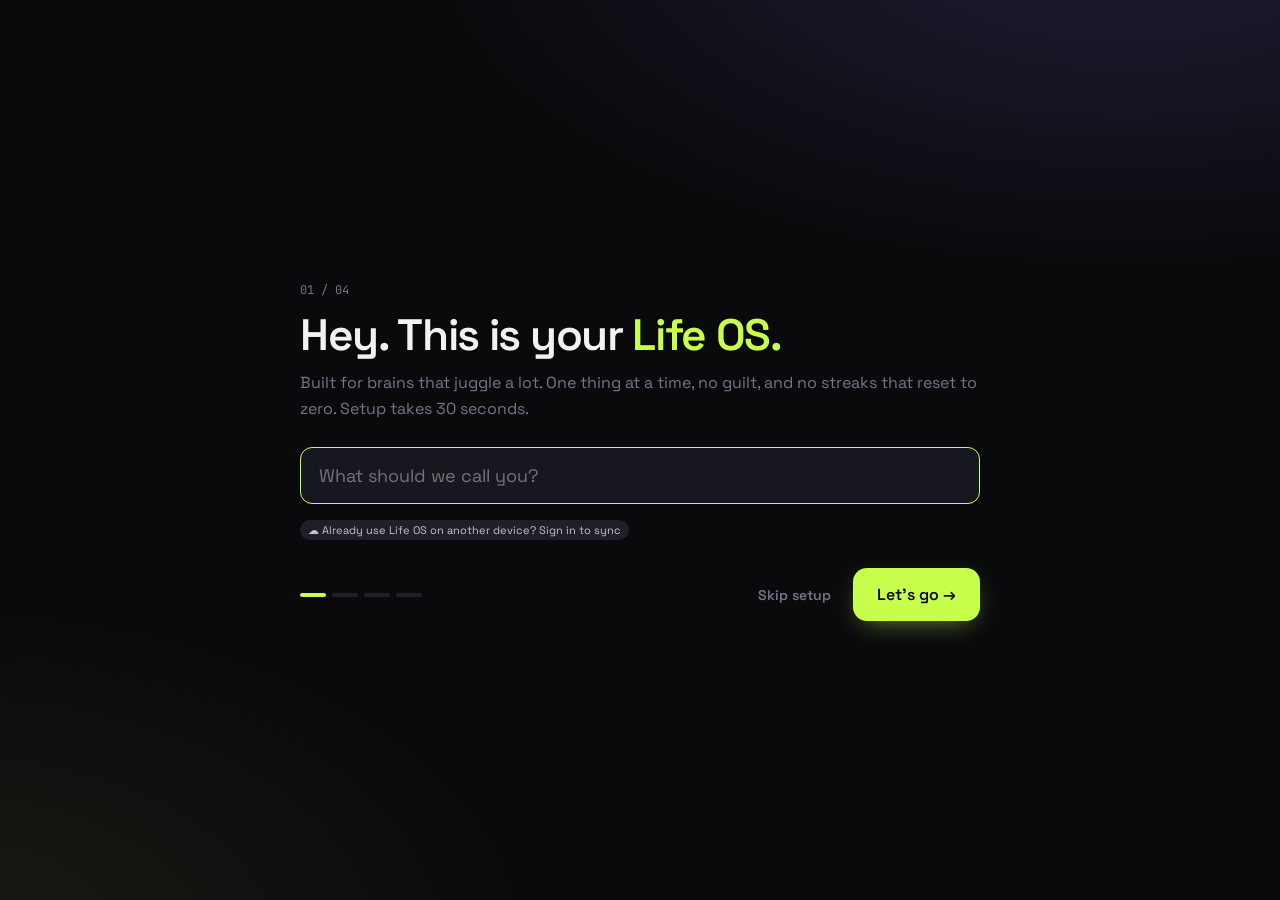
==== index.html @ 231446cc "Install on iPhone, cloud sync, notifications and Calendar reminders - PWA: manifest with icons, iOS " ====
<!doctype html>
<html lang="en">
<head>
  <meta charset="utf-8" />
  <meta name="viewport" content="width=device-width, initial-scale=1, viewport-fit=cover" />
  <meta name="theme-color" content="#0a0a0d" />
  <meta name="lifeos" content="app" />
  <meta name="description" content="Life OS: an ADHD-friendly personal operating system for focus, habits, energy and tasks." />
  <!-- installable on iPhone (Share → Add to Home Screen) -->
  <meta name="apple-mobile-web-app-capable" content="yes" />
  <meta name="mobile-web-app-capable" content="yes" />
  <meta name="apple-mobile-web-app-status-bar-style" content="black-translucent" />
  <meta name="apple-mobile-web-app-title" content="Life OS" />
  <link rel="apple-touch-icon" href="icons/apple-touch-icon.png" />
  <link rel="icon" type="image/png" sizes="32x32" href="icons/favicon-32.png" />
  <title>Life OS</title>
  <link rel="manifest" href="manifest.webmanifest" />
  <link rel="preconnect" href="https://fonts.googleapis.com" />
  <link rel="preconnect" href="https://fonts.gstatic.com" crossorigin />
  <link href="https://fonts.googleapis.com/css2?family=Space+Grotesk:wght@400;500;600;700&family=JetBrains+Mono:wght@400;500&display=swap" rel="stylesheet" />
  <link rel="stylesheet" href="css/style.css?v=13" />
</head>
<body>
  <div id="app"></div>
  <div id="modal-root"></div>
  <div id="toasts" aria-live="polite"></div>
  <script src="sync-config.js?v=13"></script>
  <script src="js/store.js?v=13"></script>
  <script src="js/fx.js?v=13"></script>
  <script src="js/screen.js?v=13"></script>
  <script src="js/projects.js?v=13"></script>
  <script src="js/spirit.js?v=13"></script>
  <script src="js/news.js?v=13"></script>
  <script src="js/timelog.js?v=13"></script>
  <script src="js/calendar.js?v=13"></script>
  <script src="js/sync.js?v=13"></script>
  <script src="js/app.js?v=13"></script>
</body>
</html>
---- css/style.css ----
/* ================= Life OS — dark "command center" theme ================= */
:root {
  --bg: #0a0a0d;
  --card: #121218;
  --card-2: #17171f;
  --card-3: #1f1f29;
  --line: #22222c;
  --line-2: #2d2d3a;
  --ink: #f2f2f5;
  --ink-2: #c4c4cf;
  --mut: #74748a;
  --lime: #c8ff4d;
  --lime-dim: rgba(200, 255, 77, 0.12);
  --vio: #8b7cff;
  --pink: #ff5c8a;
  --cyan: #4dd8ff;
  --radius: 20px;
  --radius-sm: 14px;
  --ease: cubic-bezier(0.22, 1, 0.36, 1);
  --font: "Space Grotesk", system-ui, sans-serif;
  --mono: "JetBrains Mono", ui-monospace, monospace;
  --accent-ink: #c8ff4d;   /* lime used as text */
  --on-accent: #0a0a0d;    /* text on lime buttons */
  --glow-1: rgba(139, 124, 255, 0.16);
  --glow-2: rgba(200, 255, 77, 0.07);
  --nav-bg: rgba(18, 18, 24, 0.94);
  --scrim: rgba(5, 5, 8, 0.72);
  --chart-grid: #22222c;
  --heat-0: #1f1f29; --heat-1: #3b4a1a; --heat-2: #6f9a22; --heat-3: #a6d93a; --heat-4: #c8ff4d;
}

/* Morning: warm off-white */
html[data-theme="light"] {
  color-scheme: light;
  --bg: #f6f3ec;
  --card: #fffdf8;
  --card-2: #f2efe6;
  --card-3: #e7e3d7;
  --line: #e6e1d3;
  --line-2: #d6d0bf;
  --ink: #1a1a1e;
  --ink-2: #44434b;
  --mut: #8b8779;
  --lime: #cdf75a;
  --lime-dim: rgba(122, 170, 0, 0.13);
  --accent-ink: #4b7400;
  --vio: #6a5af0;
  --pink: #e5427a;
  --cyan: #1597bd;
  --glow-1: rgba(139, 124, 255, 0.1);
  --glow-2: rgba(205, 247, 90, 0.28);
  --nav-bg: rgba(255, 253, 248, 0.94);
  --scrim: rgba(40, 36, 25, 0.32);
  --chart-grid: #e6e1d3;
  --heat-0: #e9e5d9; --heat-1: #dcecb0; --heat-2: #b4db5e; --heat-3: #86bf1f; --heat-4: #4b7400;
}
html[data-theme="light"] .c, html[data-theme="light"] .modal { box-shadow: 0 1px 2px rgba(40, 36, 25, 0.04), 0 10px 30px -18px rgba(40, 36, 25, 0.18); }
html[data-theme="light"] .switch::after { background: #fff; box-shadow: 0 1px 3px rgba(0, 0, 0, 0.2); }
html[data-theme="light"] .switch.on::after { background: #1a1a1e; }
html[data-theme="light"] .logo i { box-shadow: 0 0 10px rgba(122, 170, 0, 0.6); background: #9fd61c; }
html[data-theme="light"] .btn.primary { box-shadow: 0 8px 22px -12px rgba(122, 170, 0, 0.7); }
html[data-theme="light"] .nowline::before { background: var(--accent-ink); box-shadow: none; }
html[data-theme="light"] .nowline::after { background: linear-gradient(90deg, var(--accent-ink), transparent); }
html[data-theme="light"] .hbtn.on:not(.mini) { background: var(--lime); border-color: var(--lime); }
body, .c, .modal, .tabs, .field, .capture { transition: background-color 0.35s ease, border-color 0.35s ease, color 0.35s ease; }

* { box-sizing: border-box; margin: 0; padding: 0; }
html { color-scheme: dark; }
body {
  min-height: 100vh;
  background: var(--bg);
  color: var(--ink);
  font-family: var(--font);
  font-size: 15px;
  -webkit-font-smoothing: antialiased;
  background-image:
    radial-gradient(700px 340px at 88% -8%, var(--glow-1), transparent),
    radial-gradient(600px 340px at -5% 105%, var(--glow-2), transparent);
  background-attachment: fixed;
}
button { font: inherit; color: inherit; background: none; border: 0; cursor: pointer; }
input, textarea, select { font: inherit; color: inherit; }
:focus-visible { outline: 2px solid var(--lime); outline-offset: 2px; border-radius: 8px; }
.mono { font-family: var(--mono); }
.mut { color: var(--mut); }

/* ================= Shell ================= */
.shell { max-width: 1320px; margin: 0 auto; padding: 22px 32px 60px; }
.topbar { display: flex; align-items: center; gap: 26px; }
.logo { display: flex; align-items: center; gap: 9px; font-weight: 700; font-size: 18px; white-space: nowrap; }
.logo i { width: 10px; height: 10px; border-radius: 50%; background: var(--lime); box-shadow: 0 0 14px var(--lime); }
.tabs { display: flex; gap: 4px; }
.tabs button {
  padding: 8px 12px; border-radius: 10px; color: var(--mut); font-size: 14px; font-weight: 500;
  display: flex; align-items: center; gap: 7px; transition: color 0.2s, background 0.2s;
}
.tabs button:hover { color: var(--ink-2); }
.tabs button.on { color: var(--ink); background: var(--card-2); }
.tabs .badge { font-family: var(--mono); font-size: 10px; padding: 1px 6px; border-radius: 99px; background: var(--lime-dim); color: var(--accent-ink); }
.tabs svg { display: none; }

.capture {
  margin-left: auto; display: flex; align-items: center; gap: 10px; width: 360px;
  border: 1px solid var(--line); background: var(--card); padding: 0 8px 0 14px; border-radius: 12px;
  transition: border-color 0.2s, box-shadow 0.2s;
}
.capture:focus-within { border-color: var(--accent-ink); box-shadow: 0 0 0 4px var(--lime-dim); }
.capture input { flex: 1; min-width: 0; background: none; border: 0; outline: 0; padding: 11px 0; font-size: 14px; }
.capture input::placeholder { color: var(--mut); }
.capture kbd { font-family: var(--mono); font-size: 11px; border: 1px solid var(--line-2); padding: 2px 6px; border-radius: 6px; color: var(--mut); }
.icon-btn {
  width: 40px; height: 40px; border-radius: 12px; display: grid; place-items: center; color: var(--mut); flex: none;
  border: 1px solid var(--line); background: var(--card); transition: color 0.2s, border-color 0.2s;
}
.icon-btn:hover { color: var(--ink); border-color: var(--line-2); }

/* Day bar: makes the passing of time visible */
.daybar { display: flex; align-items: center; gap: 14px; margin: 18px 0 26px; font-size: 13px; color: var(--mut); }
.daybar .track { flex: 1; height: 6px; border-radius: 9px; background: var(--card-3); overflow: hidden; position: relative; }
.daybar .track i { position: absolute; inset: 0 auto 0 0; border-radius: 9px; background: linear-gradient(90deg, var(--vio), var(--pink)); transition: width 1s var(--ease); }
.daybar b { color: var(--ink-2); font-weight: 500; }

/* ================= Generic ================= */
.view { animation: enter 0.45s var(--ease) both; }
.view.static { animation: none; }
@keyframes enter { from { opacity: 0; transform: translateY(10px); } to { opacity: 1; transform: none; } }

.hero { display: flex; justify-content: space-between; align-items: flex-end; gap: 24px; margin-bottom: 22px; }
.hero h1 { font-size: 42px; font-weight: 600; letter-spacing: -0.03em; line-height: 1.05; }
.hero h1 span { color: var(--accent-ink); }
.hero p { color: var(--mut); margin-top: 10px; }

.grid { display: grid; gap: 16px; }
.g-now { grid-template-columns: 1.65fr 1fr; align-items: start; }
.g-3 { grid-template-columns: 1.2fr 1.2fr 1fr; align-items: start; }
.g-2 { grid-template-columns: 1fr 1fr; align-items: start; }
.stack { display: flex; flex-direction: column; gap: 16px; }

.c { background: var(--card); border: 1px solid var(--line); border-radius: var(--radius); padding: 20px; }
.c > h3, .label {
  font-size: 12px; font-weight: 500; color: var(--mut); text-transform: uppercase; letter-spacing: 0.09em;
  display: flex; justify-content: space-between; align-items: center; gap: 10px; margin-bottom: 14px;
}
.c > h3 .r { text-transform: none; letter-spacing: 0; }

.btn {
  display: inline-flex; align-items: center; justify-content: center; gap: 8px;
  padding: 12px 18px; border-radius: 12px; font-weight: 600; font-size: 14px; white-space: nowrap;
  transition: transform 0.15s var(--ease), background 0.2s, border-color 0.2s, color 0.2s;
}
.btn:active { transform: scale(0.96); }
.btn.primary { background: var(--lime); color: var(--on-accent); box-shadow: 0 8px 26px -10px rgba(200, 255, 77, 0.6); }
.btn.primary:hover { background: #d6ff73; }
.btn.ghost { background: var(--card-2); border: 1px solid var(--line); color: var(--ink-2); }
.btn.ghost:hover { border-color: var(--line-2); color: var(--ink); }
.btn.quiet { color: var(--mut); padding: 12px; }
.btn.quiet:hover { color: var(--ink); }
.btn.sm { padding: 8px 12px; font-size: 13px; border-radius: 10px; }
.btn.big { padding: 16px 24px; font-size: 16px; border-radius: 14px; }
.btn[disabled] { opacity: 0.4; pointer-events: none; }

.pill { font-size: 11px; padding: 3px 8px; border-radius: 99px; background: var(--lime-dim); color: var(--accent-ink); font-weight: 500; white-space: nowrap; }
.pill.vio { background: rgba(139, 124, 255, 0.14); color: var(--vio); }
.pill.gray { background: var(--card-3); color: var(--ink-2); }
.dot { width: 8px; height: 8px; border-radius: 50%; flex: none; display: inline-block; }

.field {
  width: 100%; background: var(--card-2); border: 1px solid var(--line); border-radius: 12px; padding: 11px 14px; outline: 0; font-size: 14px;
  transition: border-color 0.2s;
}
.field:focus { border-color: var(--accent-ink); }
textarea.field { resize: vertical; min-height: 80px; line-height: 1.5; }
select.field { cursor: pointer; }

.seg { display: inline-flex; background: var(--card-2); border: 1px solid var(--line); border-radius: 12px; padding: 3px; gap: 2px; flex-wrap: wrap; }
.seg button { padding: 7px 12px; border-radius: 9px; font-size: 13px; color: var(--mut); font-weight: 500; }
.seg button.on { background: var(--card-3); color: var(--ink); }

.empty { color: var(--mut); font-size: 14px; text-align: center; padding: 22px 10px; line-height: 1.6; }

/* ================= NOW ================= */
.now-card { padding: 28px; position: relative; overflow: hidden; }
.now-card::before { content: ""; position: absolute; inset: 0 0 auto; height: 3px; background: var(--area, var(--lime)); }
.now-card .meta { display: flex; gap: 8px; align-items: center; flex-wrap: wrap; margin-bottom: 14px; }
.now-title { font-size: 34px; font-weight: 600; letter-spacing: -0.02em; line-height: 1.12; overflow-wrap: anywhere; }
.next-step {
  margin-top: 22px; padding: 16px 18px; border-radius: 16px; background: var(--card-2); border: 1px dashed var(--line-2);
  display: flex; align-items: center; gap: 14px;
}
.next-step .lbl { font-size: 11px; text-transform: uppercase; letter-spacing: 0.09em; color: var(--accent-ink); font-weight: 600; }
.next-step .txt { font-size: 17px; margin-top: 3px; }
.next-step .grow { flex: 1; min-width: 0; }
.leftoff { margin-top: 14px; display: flex; gap: 10px; align-items: center; color: var(--mut); font-size: 13px; }
.leftoff input { flex: 1; min-width: 0; background: none; border: 0; border-bottom: 1px solid var(--line); outline: 0; padding: 6px 0; color: var(--ink-2); font-size: 14px; }
.leftoff input:focus { border-color: var(--accent-ink); }
.now-actions { display: flex; gap: 10px; flex-wrap: wrap; margin-top: 26px; align-items: center; }
.now-actions .sp { flex: 1; }

.top3 { display: flex; flex-direction: column; gap: 8px; }
.trow {
  display: flex; align-items: center; gap: 12px; padding: 12px 14px; border-radius: var(--radius-sm); background: var(--card-2);
  border: 1px solid transparent; transition: border-color 0.2s, background 0.2s;
}
.trow:hover { border-color: var(--line-2); }
.trow.cur { border-color: rgba(200, 255, 77, 0.45); background: rgba(200, 255, 77, 0.05); }
.trow .t { flex: 1; min-width: 0; font-size: 14px; text-align: left; }
.trow .t > span { display: block; white-space: nowrap; overflow: hidden; text-overflow: ellipsis; }
.trow .t small { display: block; color: var(--mut); font-size: 12px; margin-top: 2px; }
.trow.done .t > span { color: var(--mut); text-decoration: line-through; }
.check {
  width: 24px; height: 24px; border-radius: 50%; border: 2px solid var(--line-2); flex: none; display: grid; place-items: center; color: transparent;
  transition: all 0.25s var(--ease);
}
.check.sq { border-radius: 8px; width: 26px; height: 26px; }
.check:hover { border-color: var(--accent-ink); }
.check.on { background: var(--lime); border-color: var(--accent-ink); color: var(--on-accent); animation: pop 0.4s var(--ease); }
@keyframes pop { 0% { transform: scale(0.6); } 60% { transform: scale(1.15); } 100% { transform: scale(1); } }
.slot-empty {
  padding: 12px 14px; border-radius: var(--radius-sm); border: 1px dashed var(--line-2); color: var(--mut); font-size: 13px; text-align: left;
  transition: border-color 0.2s, color 0.2s;
}
.slot-empty:hover { border-color: var(--accent-ink); color: var(--ink-2); }

.energy-pick { display: grid; grid-template-columns: repeat(3, 1fr); gap: 8px; }
.energy-pick button {
  padding: 14px 8px; border-radius: var(--radius-sm); background: var(--card-2); border: 1px solid var(--line);
  display: flex; flex-direction: column; align-items: center; gap: 4px; transition: border-color 0.2s;
}
.energy-pick button:hover { border-color: var(--line-2); }
.energy-pick button.on { border-color: var(--accent-ink); background: var(--lime-dim); }
.energy-pick .e { font-size: 24px; }
.energy-pick b { font-size: 14px; font-weight: 600; }
.energy-pick small { font-size: 11px; color: var(--mut); text-align: center; }

.mood-pick { display: flex; gap: 8px; justify-content: space-between; }
.mood-pick button {
  flex: 1; aspect-ratio: 1; max-width: 56px; border-radius: 50%; background: var(--card-2); border: 1px solid var(--line); font-size: 24px;
  transition: transform 0.2s var(--ease), border-color 0.2s;
}
.mood-pick button:hover { transform: scale(1.06); }
.mood-pick button.on { border-color: var(--accent-ink); background: var(--lime-dim); transform: scale(1.1); }

.next-up { display: flex; gap: 14px; align-items: center; }
.next-up .when { font-family: var(--mono); font-size: 20px; color: var(--accent-ink); white-space: nowrap; }
.wins { display: flex; align-items: baseline; gap: 10px; }
.wins b { font-size: 44px; font-weight: 600; letter-spacing: -0.03em; }

.mini-list { display: flex; flex-direction: column; gap: 6px; }
.mini-item {
  display: flex; align-items: center; gap: 10px; padding: 10px 12px; border-radius: 12px; background: var(--card-2); font-size: 14px; text-align: left;
  border: 1px solid transparent; transition: border-color 0.2s; width: 100%;
}
.mini-item:hover { border-color: var(--line-2); }
.mini-item .t { flex: 1; min-width: 0; overflow: hidden; text-overflow: ellipsis; white-space: nowrap; }
.mini-item .add { color: var(--accent-ink); font-size: 12px; font-weight: 600; white-space: nowrap; }

/* Visual timer (shrinking disc) */
.disc { position: relative; flex: none; }
.disc svg { display: block; transform: rotate(-90deg); }
.disc .lbl { position: absolute; inset: 0; display: grid; place-items: center; text-align: center; line-height: 1.15; }
.disc .lbl b { font-size: 15px; font-weight: 600; display: block; }
.disc .lbl small { font-size: 11px; color: var(--mut); }

.running {
  display: flex; align-items: center; gap: 18px; padding: 16px 18px; margin-top: 22px; border-radius: 16px;
  background: linear-gradient(90deg, rgba(200, 255, 77, 0.08), rgba(139, 124, 255, 0.06)); border: 1px solid rgba(200, 255, 77, 0.25);
}
.running .grow { flex: 1; min-width: 0; }
.running .bar { height: 8px; border-radius: 9px; background: var(--card-3); overflow: hidden; margin-top: 10px; }
.running .bar i { display: block; height: 100%; background: var(--lime); border-radius: 9px; transition: width 1s linear; }

.nudge {
  display: flex; align-items: center; gap: 12px; padding: 14px 16px; border-radius: 16px; margin-bottom: 16px; flex-wrap: wrap;
  background: rgba(139, 124, 255, 0.1); border: 1px solid rgba(139, 124, 255, 0.35); font-size: 14px;
}
.nudge .sp { flex: 1; min-width: 160px; }

/* ================= Today ================= */
.timeline { position: relative; padding-left: 20px; }
.timeline::before { content: ""; position: absolute; left: 5px; top: 8px; bottom: 8px; width: 1px; background: var(--line-2); }
.ev { position: relative; padding: 8px 4px; margin-bottom: 2px; display: flex; gap: 12px; align-items: center; }
.ev::before {
  content: ""; position: absolute; left: -20px; top: 14px; width: 11px; height: 11px; border-radius: 50%;
  background: var(--bg); border: 2px solid var(--c, var(--mut));
}
.ev.past { opacity: 0.45; }
.ev .time { font-family: var(--mono); font-size: 12px; color: var(--mut); width: 44px; flex: none; }
.ev .t { flex: 1; font-size: 14px; min-width: 0; }
.ev .t small { display: block; color: var(--mut); font-size: 12px; }
.ev .rel { font-size: 12px; color: var(--accent-ink); font-family: var(--mono); white-space: nowrap; }
.ev .x { opacity: 0; transition: opacity 0.2s; }
.ev:hover .x { opacity: 1; }
.nowline { position: relative; display: flex; align-items: center; gap: 10px; margin: 6px 0 10px; font-family: var(--mono); font-size: 11px; color: var(--accent-ink); }
.nowline::before {
  content: ""; position: absolute; left: -20px; width: 11px; height: 11px; border-radius: 50%; background: var(--lime); box-shadow: 0 0 12px var(--lime);
}
.nowline::after { content: ""; flex: 1; height: 1px; background: linear-gradient(90deg, var(--lime), transparent); }
.inline-form { display: flex; gap: 8px; margin-top: 14px; flex-wrap: wrap; }
.inline-form .field { flex: 1; min-width: 100px; padding: 9px 12px; }
.inline-form input[type="time"] { flex: 0 0 132px; }
.inline-form select { flex: 0 0 auto; width: auto; }

/* ================= Habits ================= */
.habit { display: flex; align-items: center; gap: 14px; padding: 14px; border-radius: var(--radius-sm); background: var(--card-2); margin-bottom: 8px; }
.habit .emo { width: 42px; height: 42px; border-radius: 12px; background: var(--card-3); display: grid; place-items: center; font-size: 20px; flex: none; }
.habit .info { flex: 1; min-width: 0; }
.habit .info b { font-weight: 500; font-size: 15px; display: block; }
.habit .info small { color: var(--mut); font-size: 12px; display: block; }
.habit.compact { padding: 12px; gap: 12px; }
.habit.compact .emo { width: 36px; height: 36px; font-size: 18px; }
.habit.compact .info b { font-size: 14px; }
.hbtns { display: flex; gap: 6px; flex: none; }
.hbtn {
  padding: 8px 12px; border-radius: 10px; font-size: 12px; font-weight: 600; border: 1px solid var(--line-2); color: var(--ink-2);
  transition: all 0.2s var(--ease); white-space: nowrap;
}
.hbtn:hover { border-color: var(--accent-ink); }
.hbtn.on { background: var(--lime); border-color: var(--accent-ink); color: var(--on-accent); }
.hbtn.mini.on { background: var(--vio); border-color: var(--vio); color: #fff; }
.week7 { display: flex; gap: 4px; margin-top: 8px; }
.week7 i { width: 18px; height: 18px; border-radius: 5px; background: var(--card-3); }
.week7 i.full { background: var(--lime); }
.week7 i.mini { background: var(--vio); }
.week7 i.today { box-shadow: inset 0 0 0 1.5px var(--ink-2); }

.heat { display: grid; grid-template-rows: repeat(7, 1fr); grid-auto-flow: column; grid-auto-columns: 1fr; gap: 4px; aspect-ratio: 26 / 7.6; }
.heat i { border-radius: 4px; background: var(--card-3); }
.legend { display: flex; gap: 4px; align-items: center; font-size: 11px; color: var(--mut); margin-top: 12px; flex-wrap: wrap; }
.legend i { width: 11px; height: 11px; border-radius: 3px; display: inline-block; }

.emoji-row { display: flex; flex-wrap: wrap; gap: 6px; }
.emoji-row button { width: 36px; height: 36px; border-radius: 10px; background: var(--card-2); border: 1px solid var(--line); font-size: 17px; }
.emoji-row button.on { border-color: var(--accent-ink); background: var(--lime-dim); }
.form-grid { display: grid; gap: 10px; }

/* ================= Inbox ================= */
.task-card { display: flex; align-items: center; gap: 12px; padding: 12px 14px; border-radius: var(--radius-sm); background: var(--card-2); margin-bottom: 8px; }
.task-card .t { flex: 1; min-width: 0; }
.task-card .t b { font-weight: 500; font-size: 14px; display: block; overflow: hidden; text-overflow: ellipsis; white-space: nowrap; }
.task-card .tags { display: flex; gap: 6px; margin-top: 6px; flex-wrap: wrap; align-items: center; }
.task-card .acts { display: flex; gap: 4px; flex: none; flex-wrap: wrap; justify-content: flex-end; }
.tiny {
  padding: 6px 9px; border-radius: 8px; font-size: 12px; color: var(--mut); border: 1px solid var(--line); white-space: nowrap;
  transition: color 0.2s, border-color 0.2s;
}
.tiny:hover { color: var(--ink); border-color: var(--line-2); }
.tiny.lime { color: var(--accent-ink); border-color: rgba(200, 255, 77, 0.35); }
.tagbtn { font-size: 11px; padding: 3px 8px; border-radius: 99px; background: var(--card-3); color: var(--ink-2); display: inline-flex; gap: 5px; align-items: center; }
.tagbtn:hover { color: var(--ink); }

/* ================= Check-in chart ================= */
.chart svg { width: 100%; height: 190px; display: block; overflow: visible; }

/* ================= Review ================= */
.stat b { font-size: 30px; font-weight: 600; display: block; letter-spacing: -0.02em; }
.stat small { color: var(--mut); font-size: 12px; }
.stats { display: grid; grid-template-columns: repeat(4, 1fr); gap: 12px; }
.q { margin-bottom: 16px; }
.q label { display: block; font-size: 15px; margin-bottom: 8px; }
.past-review { padding: 14px; border-radius: var(--radius-sm); background: var(--card-2); margin-bottom: 8px; font-size: 14px; line-height: 1.55; }
.past-review small { color: var(--mut); font-family: var(--mono); font-size: 11px; }
.past-review p + p { margin-top: 4px; }

/* ================= Modal ================= */
.overlay {
  position: fixed; inset: 0; background: var(--scrim); backdrop-filter: blur(6px); z-index: 50;
  display: grid; place-items: center; padding: 20px; animation: fade 0.25s ease both;
}
@keyframes fade { from { opacity: 0; } }
.modal {
  width: min(560px, 100%); max-height: 90vh; overflow-y: auto; background: var(--card); border: 1px solid var(--line-2);
  border-radius: 24px; padding: 26px; animation: enter 0.35s var(--ease) both;
}
.modal h2 { font-size: 24px; font-weight: 600; letter-spacing: -0.02em; }
.modal .sub { color: var(--mut); margin-top: 6px; font-size: 14px; line-height: 1.5; }
.modal .foot { display: flex; gap: 10px; justify-content: flex-end; margin-top: 22px; flex-wrap: wrap; }
.chips { display: flex; flex-wrap: wrap; gap: 6px; margin-top: 12px; }
.chip {
  padding: 7px 12px; border-radius: 99px; background: var(--card-2); border: 1px solid var(--line); font-size: 13px; color: var(--ink-2);
  transition: border-color 0.2s, color 0.2s;
}
.chip:hover { border-color: var(--accent-ink); color: var(--ink); }
.chip.on { border-color: var(--accent-ink); background: var(--lime-dim); color: var(--accent-ink); }
.steps { margin-top: 16px; display: flex; flex-direction: column; gap: 6px; }
.step { display: flex; align-items: center; gap: 10px; padding: 10px 12px; border-radius: 12px; background: var(--card-2); font-size: 14px; }
.step .n { font-family: var(--mono); font-size: 11px; color: var(--mut); width: 18px; }
.step .t { flex: 1; }
.step.done .t { color: var(--mut); text-decoration: line-through; }
.row { display: flex; gap: 10px; align-items: center; }
.set-row { display: flex; align-items: center; justify-content: space-between; gap: 16px; padding: 14px 0; border-bottom: 1px solid var(--line); }
.set-row:last-child { border: 0; }
.set-row b { font-weight: 500; display: block; }
.set-row small { color: var(--mut); font-size: 12px; }
.switch { width: 44px; height: 26px; border-radius: 99px; background: var(--card-3); position: relative; flex: none; transition: background 0.25s; }
.switch::after { content: ""; position: absolute; left: 3px; top: 3px; width: 20px; height: 20px; border-radius: 50%; background: #5b5b70; transition: all 0.25s var(--ease); }
.switch.on { background: var(--lime); }
.switch.on::after { left: 21px; background: var(--on-accent); }

/* ================= Focus mode ================= */
.focus {
  position: fixed; inset: 0; z-index: 40; background: radial-gradient(800px 500px at 50% 30%, var(--glow-1), transparent), var(--bg);
  display: flex; flex-direction: column; align-items: center; justify-content: center; gap: 24px; padding: 30px; text-align: center;
  animation: fade 0.4s ease both; overflow-y: auto;
}
.focus .kicker { font-family: var(--mono); font-size: 12px; color: var(--mut); letter-spacing: 0.1em; text-transform: uppercase; }
.focus .task-name { font-size: 30px; font-weight: 600; letter-spacing: -0.02em; max-width: 720px; }
.focus .step-now { color: var(--ink-2); font-size: 16px; }
.focus .step-now span { color: var(--accent-ink); }
.focus .ctrls { display: flex; gap: 10px; flex-wrap: wrap; justify-content: center; }
.focus .remaining { font-size: 18px; color: var(--ink-2); }
.focus .over { color: var(--pink); }

/* ================= Onboarding ================= */
.onb { min-height: 100vh; display: grid; place-items: center; padding: 30px 20px; }
.onb-card { width: min(680px, 100%); }
.onb-card .count { font-family: var(--mono); font-size: 12px; color: var(--mut); }
.onb-card h1 { font-size: 44px; font-weight: 600; letter-spacing: -0.03em; line-height: 1.05; margin: 14px 0 12px; }
.onb-card h1 span { color: var(--accent-ink); }
.onb-card p.lead { color: var(--mut); font-size: 16px; line-height: 1.6; }
.onb-card .field { font-size: 18px; padding: 16px 18px; margin-top: 26px; }
.onb-card textarea.field { min-height: 170px; font-size: 15px; }
.onb-foot { display: flex; justify-content: space-between; align-items: center; margin-top: 28px; gap: 10px; }
.progress-dots { display: flex; gap: 6px; }
.progress-dots i { width: 26px; height: 4px; border-radius: 9px; background: var(--card-3); }
.progress-dots i.on { background: var(--lime); }
.areas { display: grid; grid-template-columns: repeat(3, 1fr); gap: 10px; margin-top: 26px; }
.area {
  padding: 16px; border-radius: 16px; background: var(--card); border: 1px solid var(--line); text-align: left; display: flex; flex-direction: column; gap: 10px;
  transition: border-color 0.2s, background 0.2s;
}
.area:hover { border-color: var(--line-2); }
.area.on { border-color: var(--ac); background: color-mix(in srgb, var(--ac) 10%, var(--card)); }
.area .e { font-size: 22px; }
.area b { font-weight: 600; }
.area small { color: var(--mut); font-size: 12px; line-height: 1.4; }
.pick-list { display: flex; flex-direction: column; gap: 8px; margin-top: 24px; }

/* ================= Toasts & confetti ================= */
#toasts { position: fixed; left: 50%; bottom: 26px; transform: translateX(-50%); z-index: 60; display: flex; flex-direction: column; gap: 8px; align-items: center; pointer-events: none; width: max-content; max-width: calc(100vw - 32px); }
.toast {
  background: var(--card-3); border: 1px solid var(--line-2); color: var(--ink); padding: 11px 18px; border-radius: 14px; font-size: 14px;
  box-shadow: 0 16px 40px -12px rgba(0, 0, 0, 0.6); animation: toastIn 0.4s var(--ease) both; pointer-events: auto; display: flex; gap: 12px; align-items: center;
}
.toast.bonus { border-color: var(--accent-ink); background: linear-gradient(90deg, rgba(200, 255, 77, 0.16), var(--card-3)); }
.toast button { color: var(--accent-ink); font-weight: 600; font-size: 13px; }
@keyframes toastIn { from { opacity: 0; transform: translateY(14px) scale(0.96); } }
.confetti { position: fixed; inset: 0; width: 100vw; height: 100vh; pointer-events: none; z-index: 70; }

/* Reduced motion (system or in-app setting) */
html.calm *, html.calm *::before, html.calm *::after { animation-duration: 0.01ms !important; transition-duration: 0.01ms !important; }
@media (prefers-reduced-motion: reduce) {
  *, *::before, *::after { animation-duration: 0.01ms !important; transition-duration: 0.01ms !important; }
}

/* ================= Responsive ================= */
@media (max-width: 1100px) {
  .g-3 { grid-template-columns: 1fr 1fr; }
  .capture { width: 260px; }
  .tabs button { padding: 8px 9px; }
}
@media (max-width: 860px) {
  .shell { padding: 16px 16px 110px; }
  .topbar { flex-wrap: wrap; gap: 12px; }
  .capture { order: 3; width: 100%; margin: 0; }
  .topbar .icon-btn { margin-left: auto; }
  .tabs {
    position: fixed; left: 12px; right: 12px; bottom: 12px; z-index: 30; justify-content: space-around; gap: 0;
    background: var(--nav-bg); backdrop-filter: blur(12px); border: 1px solid var(--line-2); border-radius: 20px; padding: 6px;
  }
  .tabs button { flex-direction: column; gap: 3px; font-size: 10px; padding: 7px 2px; flex: 1; position: relative; }
  .tabs svg { display: block; }
  .tabs .badge { position: absolute; top: 2px; left: 50%; margin-left: 6px; }
  .g-now, .g-3, .g-2 { grid-template-columns: 1fr; }
  .hero { flex-direction: column; align-items: flex-start; }
  .hero h1 { font-size: 30px; }
  .now-title { font-size: 26px; }
  .now-card { padding: 22px; }
  .stats { grid-template-columns: 1fr 1fr; }
  .areas { grid-template-columns: 1fr 1fr; }
  .onb-card h1 { font-size: 34px; }
  .daybar { margin: 14px 0 20px; font-size: 12px; }
  .task-card { flex-wrap: wrap; }
  .task-card .acts { width: 100%; }
  .habit { flex-wrap: wrap; }
  .hbtns { width: 100%; }
  .hbtns .hbtn { flex: 1; }
  .focus .task-name { font-size: 24px; }
  #toasts { bottom: 96px; }
}

/* ================= Screen time ================= */
.screen-log { display: flex; flex-direction: column; gap: 8px; }
.sl-row { display: grid; grid-template-columns: 92px 1fr 1fr; gap: 8px; align-items: center; }
.sl-row .field { padding: 9px 12px; }
.sl-dev { font-size: 13px; color: var(--ink-2); white-space: nowrap; }
.insights p { font-size: 14px; line-height: 1.6; color: var(--ink-2); padding: 10px 0; border-bottom: 1px solid var(--line); }
.insights p:first-child { padding-top: 0; }
.insights p:last-child { border: 0; padding-bottom: 0; }
.vlist { display: flex; flex-direction: column; gap: 2px; max-height: 420px; overflow-y: auto; margin: 0 -6px; padding: 0 6px; }
.vrow { display: flex; align-items: center; gap: 12px; padding: 9px 4px; border-bottom: 1px solid var(--line); }
.vrow:last-child { border: 0; }
.vrow .t { flex: 1; min-width: 0; font-size: 14px; }
.vrow .t a { color: var(--ink); text-decoration: none; display: block; overflow: hidden; text-overflow: ellipsis; white-space: nowrap; }
.vrow .t a:hover { color: var(--accent-ink); }
.vrow .t small { display: block; color: var(--mut); font-size: 12px; margin-top: 2px; overflow: hidden; text-overflow: ellipsis; white-space: nowrap; }
.src { width: 26px; height: 26px; border-radius: 8px; display: grid; place-items: center; font-size: 11px; font-weight: 700; flex: none; }
.src.yt { background: rgba(255, 92, 138, 0.15); color: var(--pink); }
.src.nf { background: rgba(229, 9, 20, 0.18); color: #ff4d55; }
.hours { display: grid; grid-template-columns: repeat(24, 1fr); gap: 3px; height: 90px; align-items: end; }
.hours div { height: 100%; display: flex; align-items: flex-end; }
.hours i { display: block; width: 100%; min-height: 3px; border-radius: 3px; background: var(--vio); }
.hours-x { display: flex; justify-content: space-between; font-size: 10px; color: var(--mut); margin-top: 6px; }
.hbar { position: relative; display: flex; justify-content: space-between; gap: 10px; padding: 7px 0 9px; font-size: 13px; }
.hbar .t { overflow: hidden; text-overflow: ellipsis; white-space: nowrap; min-width: 0; }
.hbar .mono { font-size: 12px; flex: none; }
.hbar i { position: absolute; left: 0; bottom: 2px; height: 3px; border-radius: 3px; background: var(--pink); }
.bar-soft { height: 8px; border-radius: 9px; background: var(--card-3); overflow: hidden; margin-top: 14px; }
.bar-soft i { display: block; height: 100%; border-radius: 9px; background: var(--lime); transition: width 0.6s var(--ease); }
details.how { margin-top: 12px; font-size: 13px; color: var(--ink-2); }
details.how summary { cursor: pointer; color: var(--mut); padding: 4px 0; }
details.how summary:hover { color: var(--ink); }
details.how ol { padding-left: 18px; margin-top: 8px; line-height: 1.6; }
details.how p { margin-top: 8px; color: var(--mut); line-height: 1.5; }
.hero .row { flex-wrap: wrap; }
@media (max-width: 860px) {
  .tabs button span:not(.badge) { font-size: 9px; }
}
@media (max-width: 860px) {
  .hero .stat b { font-size: 22px; }
  .hero .row { gap: 18px !important; }
}

/* ================= Editable titles & planning ================= */
.title-btn {
  display: block; max-width: 100%; text-align: left; cursor: text; border-radius: 6px; padding: 0;
  overflow: hidden; text-overflow: ellipsis; white-space: nowrap; transition: color 0.15s;
}
.title-btn .pen { margin-left: 8px; font-size: 0.8em; color: var(--mut); opacity: 0; transition: opacity 0.15s; }
.title-btn:hover .pen, .title-btn:focus-visible .pen { opacity: 1; }
.title-btn:hover { color: #fff; }
.tc-title { font-weight: 500; font-size: 14px; }
.title-btn.now-title { white-space: normal; overflow-wrap: anywhere; }
.edit-input {
  width: 100%; background: var(--card-3); border: 1px solid var(--lime); border-radius: 8px; padding: 5px 10px; outline: 0;
  color: var(--ink); box-shadow: 0 0 0 4px var(--lime-dim);
}
.edit-input.tc-title { font-size: 14px; }
.edit-input.now-title { font-size: 30px; font-weight: 600; letter-spacing: -0.02em; padding: 4px 12px; }
.task-wrap { margin-bottom: 8px; }
.task-wrap .task-card { margin-bottom: 0; }
.task-wrap.open .task-card { border-radius: var(--radius-sm) var(--radius-sm) 0 0; }
.when-picker {
  display: flex; flex-wrap: wrap; gap: 6px; align-items: center; padding: 10px 14px 14px; background: var(--card-2);
  border-top: 1px dashed var(--line-2); border-radius: 0 0 var(--radius-sm) var(--radius-sm); animation: enter 0.25s var(--ease) both;
}
.when-picker .chip { margin: 0; }
.wp-label { font-size: 12px; color: var(--mut); margin-right: 4px; }
.date-in { padding: 5px 10px; font-size: 13px; cursor: pointer; }
.tagbtn.plan { background: rgba(139, 124, 255, 0.16); color: var(--vio); }
.group-h { font-size: 11px; text-transform: uppercase; letter-spacing: 0.09em; color: var(--vio); margin: 18px 2px 8px; font-weight: 600; }
.group-h:first-of-type { margin-top: 0; }
.mini-item .pill { flex: none; }
.mini-item button.add { flex: none; }

/* theme button */
.theme-btn { font-size: 17px; }
.theme-pick { display: grid; grid-template-columns: repeat(3, 1fr); gap: 8px; }
.theme-pick button { padding: 12px 8px; border-radius: 12px; border: 1px solid var(--line); background: var(--card-2); display: flex; flex-direction: column; align-items: center; gap: 4px; font-size: 13px; }
.theme-pick button small { color: var(--mut); font-size: 11px; }
.theme-pick button.on { border-color: var(--lime); background: var(--lime-dim); }
.theme-pick .sw { width: 100%; height: 34px; border-radius: 8px; border: 1px solid var(--line-2); }
/* undo in Wins today */
.win-row { cursor: default; }
.win-row .undo { padding: 4px 9px; flex: none; color: var(--ink-2); }

/* ================= More menu ================= */
.more-wrap { position: relative; }
.more-wrap > button { padding: 8px 12px; border-radius: 10px; color: var(--mut); font-size: 14px; font-weight: 500; display: flex; align-items: center; gap: 7px; }
.more-wrap > button.on { color: var(--ink); background: var(--card-2); }
.more-menu {
  position: absolute; top: calc(100% + 8px); left: 0; z-index: 35; min-width: 190px; padding: 6px; border-radius: 14px;
  background: var(--card); border: 1px solid var(--line-2); box-shadow: 0 20px 50px -20px rgba(0, 0, 0, 0.45);
  display: flex; flex-direction: column; animation: enter 0.2s var(--ease) both;
}
.more-menu button { display: flex; align-items: center; gap: 10px; padding: 10px 12px; border-radius: 10px; color: var(--ink-2); font-size: 14px; text-align: left; }
.more-menu button:hover { background: var(--card-2); color: var(--ink); }
.more-menu button.on { background: var(--card-2); color: var(--ink); }
.more-menu svg { display: block !important; width: 18px; height: 18px; color: var(--mut); }
.more-menu .mob-only { display: none; }
@media (max-width: 860px) {
  .tabs .desk-only { display: none; }
  .more-menu .mob-only { display: flex; }
  .more-wrap { flex: 1; display: flex; }
  .more-wrap > button { flex-direction: column; gap: 3px; font-size: 10px; padding: 7px 2px; flex: 1; }
  .more-wrap > button.m-on { color: var(--ink); background: var(--card-2); }
  .more-wrap > button svg { display: block; }
  .more-menu { top: auto; bottom: calc(100% + 10px); left: auto; right: 0; }
}
@media (min-width: 861px) { .more-wrap > button svg { display: none; } }

/* ================= Projects ================= */
.pgrid { display: grid; grid-template-columns: repeat(auto-fill, minmax(360px, 1fr)); gap: 16px; }
.pcard { cursor: pointer; display: flex; flex-direction: column; gap: 14px; transition: border-color 0.2s, transform 0.2s var(--ease); }
.pcard:hover { border-color: var(--line-2); transform: translateY(-2px); }
.pc-top { display: flex; gap: 12px; align-items: center; }
.pc-top .grow { flex: 1; min-width: 0; }
.pc-top b { font-size: 17px; font-weight: 600; display: block; }
.pc-top small { color: var(--mut); font-size: 12px; }
.pc-emo { width: 46px; height: 46px; border-radius: 14px; background: var(--card-2); display: grid; place-items: center; font-size: 24px; flex: none; }
.pc-why { color: var(--ink-2); font-size: 14px; font-style: italic; line-height: 1.5; }
.pc-now { display: flex; gap: 8px; align-items: center; font-size: 13px; min-width: 0; }
.pc-now .t { overflow: hidden; text-overflow: ellipsis; white-space: nowrap; color: var(--ink-2); }
.pc-hours { font-size: 12px; }
.pc-hours b { color: var(--ink-2); font-weight: 500; }
.pbars { display: flex; flex-direction: column; gap: 6px; }
.pbar { display: grid; grid-template-columns: 64px 1fr 40px; align-items: center; gap: 10px; font-size: 12px; color: var(--mut); }
.pbar .trk { height: 8px; border-radius: 9px; background: var(--card-3); overflow: hidden; }
.pbar .trk i { display: block; height: 100%; border-radius: 9px; background: var(--lime); transition: width 0.6s var(--ease); }
.pbar.time .trk { height: 4px; }
.pbar.time .trk i { background: var(--vio); }
.pbar b { font-size: 12px; text-align: right; color: var(--ink-2); font-weight: 500; }
.p-h1 { display: flex; align-items: center; gap: 12px; min-width: 0; }
.p-h1 .title-btn { white-space: normal; }
.p-h1 .edit-input { font-size: 34px; font-weight: 600; }
.p-emo { font-size: 38px; }
.p-why { margin-top: 10px; color: var(--ink-2); font-style: italic; max-width: 680px; }
.p-why .edit-input { font-size: 15px; font-style: italic; }
.pace-ok { margin-bottom: 16px; color: var(--accent-ink); font-size: 14px; }
.tl { overflow-x: auto; }
.tl-row { display: grid; grid-template-columns: 110px 1fr; gap: 12px; align-items: center; min-height: 30px; }
.tl-head { min-height: 22px; }
.tl-name { font-size: 12px; color: var(--ink-2); overflow: hidden; text-overflow: ellipsis; white-space: nowrap; }
.tl-track { position: relative; height: 22px; min-width: 260px; }
.tl-head .tl-track { border-bottom: 1px solid var(--line); }
.tl-month { position: absolute; bottom: 4px; font-size: 10px; color: var(--mut); font-family: var(--mono); transform: translateX(-50%); }
.tl-bar { position: absolute; top: 5px; height: 12px; border-radius: 6px; background: var(--card-3); overflow: hidden; }
.tl-bar b { display: block; height: 100%; background: var(--line-2); }
.tl-bar.cur { background: var(--lime-dim); box-shadow: inset 0 0 0 1px var(--lime); }
.tl-bar.cur b { background: var(--lime); }
.tl-bar.done, .tl-bar.done b { background: var(--vio); }
.tl-today { position: absolute; top: 0; bottom: 0; width: 2px; background: var(--pink); border-radius: 2px; }
.phase { border-radius: var(--radius-sm); background: var(--card-2); margin-bottom: 8px; border: 1px solid transparent; }
.phase.cur { border-color: rgba(200, 255, 77, 0.35); }
html[data-theme="light"] .phase.cur { border-color: var(--lime); }
.phase.done .ph-title { color: var(--mut); text-decoration: line-through; }
.ph-head { display: flex; align-items: center; gap: 12px; padding: 12px 14px; }
.ph-head .t { flex: 1; min-width: 0; }
.ph-head .t small { display: block; color: var(--mut); font-size: 12px; margin-top: 2px; }
.ph-title { font-weight: 500; font-size: 15px; }
.ph-body { padding: 0 14px 14px 50px; }
.ph-body .step { background: var(--card); margin-bottom: 6px; }
.ph-body .step .t { min-width: 0; }
.st-title { font-size: 14px; white-space: normal; }
.ph-dates { display: flex; gap: 10px; align-items: center; flex-wrap: wrap; margin-top: 12px; font-size: 12px; color: var(--mut); }
.ph-dates label { display: flex; align-items: center; gap: 6px; }
.ph-dates .field { width: auto; padding: 6px 10px; font-size: 12px; }
.next-card .next-txt { font-size: 20px; font-weight: 500; line-height: 1.35; }

/* ================= Spirit ================= */
.trad-pick { display: grid; grid-template-columns: repeat(3, 1fr); gap: 16px; }
.trad-pick .c { text-align: left; display: flex; flex-direction: column; gap: 10px; padding: 24px; transition: border-color 0.2s, transform 0.2s var(--ease); }
.trad-pick .c:hover { border-color: var(--lime); transform: translateY(-2px); }
.trad-pick .e { font-size: 30px; }
.trad-pick b { font-size: 17px; font-weight: 600; }
.trad-pick small { color: var(--mut); font-size: 13px; line-height: 1.5; }
.verse-card { padding: 28px; background: linear-gradient(135deg, color-mix(in srgb, var(--vio) 12%, var(--card)), var(--card) 60%); }
.verse-card blockquote { font-size: 23px; line-height: 1.45; font-weight: 500; letter-spacing: -0.01em; margin-top: 4px; }
.verse-ref { margin-top: 14px; color: var(--vio); font-weight: 600; font-size: 14px; }
.read-today { font-size: 14px; color: var(--mut); display: flex; flex-direction: column; gap: 4px; }
.read-today b { color: var(--ink); font-size: 20px; font-weight: 600; }
.prompt { font-size: 18px; line-height: 1.5; margin-bottom: 12px; }
.quiet-run { position: relative; width: 120px; height: 120px; margin: 6px auto 0; }
.quiet-run .ql { position: absolute; inset: 0; display: grid; place-items: center; text-align: center; }
.quiet-run .ql b { font-family: var(--mono); font-size: 22px; display: block; }
.quiet-run .ql small { color: var(--mut); font-size: 11px; display: block; margin-top: -18px; }
.verse-mini { text-align: left; display: flex; flex-direction: column; gap: 6px; cursor: pointer; }
.verse-mini .vm-text { font-size: 14px; line-height: 1.5; color: var(--ink-2); display: -webkit-box; -webkit-line-clamp: 3; -webkit-box-orient: vertical; overflow: hidden; }
.verse-mini .vm-ref { font-size: 12px; color: var(--vio); font-weight: 600; }

/* ================= News ================= */
.nlist { display: flex; flex-direction: column; }
.nrow { display: flex; align-items: flex-start; gap: 12px; padding: 12px 2px; border-bottom: 1px solid var(--line); }
.nrow:last-child { border: 0; }
.nrow .t { flex: 1; min-width: 0; }
.nrow .t a { color: var(--ink); text-decoration: none; font-size: 15px; line-height: 1.4; font-weight: 500; }
.nrow .t a:hover { color: var(--accent-ink); }
.nrow .t small { display: block; color: var(--mut); font-size: 12px; margin-top: 4px; }
.nrow .t small a { font-size: 12px; color: var(--mut); font-weight: 400; }
.nrow.read .t > a { color: var(--mut); font-weight: 400; }
.nsrc {
  flex: none; width: 112px; font-size: 11px; font-weight: 600; color: var(--sc); padding: 3px 8px; border-radius: 99px; margin-top: 2px;
  background: color-mix(in srgb, var(--sc) 14%, transparent); white-space: nowrap; overflow: hidden; text-overflow: ellipsis; text-align: center;
}
html[data-theme="light"] .nsrc { color: color-mix(in srgb, var(--sc) 70%, #000); }
.kev { display: flex; flex-direction: column; }
.kev-row { display: grid; grid-template-columns: auto 1fr; gap: 4px 10px; padding: 10px 0; border-bottom: 1px solid var(--line); text-decoration: none; color: var(--ink); }
.kev-row:last-child { border: 0; }
.kev-row:hover .kev-id { color: var(--accent-ink); }
.kev-id { font-size: 12px; color: var(--pink); font-weight: 500; }
.kev-row .t { font-size: 13px; grid-column: 1 / -1; }
.kev-row .t small { display: block; color: var(--mut); font-size: 12px; margin-top: 2px; }
.kev-meta { grid-row: 1; grid-column: 2; justify-self: end; font-size: 11px; color: var(--mut); display: flex; gap: 6px; align-items: center; }
.kev-meta i { font-style: normal; }
.srcs { display: flex; flex-direction: column; gap: 2px; }
.src-row { display: flex; align-items: center; gap: 10px; padding: 6px 0; font-size: 13px; }
.src-row .t { flex: 1; }
@media (max-width: 860px) {
  .trad-pick { grid-template-columns: 1fr; }
  .pgrid { grid-template-columns: 1fr; }
  .nsrc { width: auto; max-width: 96px; }
  .nrow { flex-wrap: wrap; }
  .ph-body { padding-left: 14px; }
  .verse-card blockquote { font-size: 19px; }
}
/* fixes: link buttons, grid overflow, mobile menu */
a.btn { text-decoration: none; }
.pgrid > *, .pcard { min-width: 0; }
@media (max-width: 860px) {
  .topbar .icon-btn { margin-left: 0; }
  .topbar .theme-btn { margin-left: auto; }
  .tabs .more-menu button { flex-direction: row; font-size: 14px; padding: 10px 12px; flex: none; gap: 10px; }
  .tabs .more-menu { min-width: 200px; }
}

/* ================= Time log ================= */
.next-up .grow { flex: 1; min-width: 0; }
.doing-cur {
  display: flex; align-items: center; gap: 14px; padding: 14px 16px; border-radius: 16px;
  background: color-mix(in srgb, var(--cc) 12%, var(--card-2)); border: 1px solid color-mix(in srgb, var(--cc) 45%, transparent);
}
.doing-cur .emo { font-size: 28px; }
.doing-cur .grow { flex: 1; min-width: 0; }
.doing-cur b { font-size: 17px; font-weight: 600; display: block; }
.doing-cur small { color: var(--ink-2); font-size: 12px; font-family: var(--mono); }
.doing-cur::after { content: ""; width: 8px; height: 8px; border-radius: 50%; background: var(--cc); box-shadow: 0 0 10px var(--cc); animation: blink 1.6s ease-in-out infinite; order: -1; }
@keyframes blink { 50% { opacity: 0.3; } }
.tl-chips { display: flex; flex-wrap: wrap; gap: 6px; }
.tl-chip { border-color: color-mix(in srgb, var(--cc) 35%, var(--line)); }
.tl-chip:hover { border-color: var(--cc); background: color-mix(in srgb, var(--cc) 10%, var(--card-2)); }
.tl-long { margin-top: 10px; font-size: 13px; color: var(--ink-2); display: flex; flex-wrap: wrap; gap: 8px; align-items: center; }
.tl-long .field { width: auto; padding: 5px 8px; margin-left: 6px; }
.tl-past { display: grid; grid-template-columns: 1fr 120px 110px 110px auto; gap: 8px; margin-top: 10px; }
.tl-past .field { padding: 9px 10px; }
.tl-day { position: relative; height: 22px; border-radius: 8px; background: var(--card-3); overflow: hidden; }
.tl-day i { position: absolute; top: 0; bottom: 0; border-radius: 3px; opacity: 0.9; }
.tl-day i.live { animation: blink 2s ease-in-out infinite; }
.tl-day .tl-now { position: absolute; top: -2px; bottom: -2px; width: 2px; background: var(--ink); border-radius: 2px; }
.tl-hours { display: flex; justify-content: space-between; font-size: 10px; color: var(--mut); margin-top: 6px; }
.tl-tot { display: flex; flex-wrap: wrap; gap: 6px 14px; margin-top: 12px; font-size: 12px; color: var(--ink-2); }
.tl-tot span { display: inline-flex; gap: 6px; align-items: center; }
.tl-tot b { font-weight: 500; color: var(--ink); }
.tl-list { margin-top: 10px; display: flex; flex-direction: column; }
.tl-row { display: flex; align-items: center; gap: 10px; padding: 8px 0; border-bottom: 1px solid var(--line); }
.tl-row:last-child { border: 0; }
.tl-row .emo { font-size: 18px; width: 24px; text-align: center; }
.tl-row .t { flex: 1; min-width: 0; font-size: 14px; }
.tl-row .t small { display: block; color: var(--mut); font-size: 12px; font-family: var(--mono); }
.tl-row.live .t small { color: var(--accent-ink); }
.tl-row.editing .field { width: 110px; padding: 6px 8px; }
.also { margin-top: 12px; font-size: 13px; color: var(--ink-2); line-height: 1.7; }
.also b { font-weight: 500; color: var(--ink); }
@media (max-width: 860px) {
  .tl-past { grid-template-columns: 1fr 1fr; }
  .tl-past input[name="label"] { grid-column: 1 / -1; }
}
.tlp-edit { margin-top: 12px; padding: 12px; border-radius: 14px; background: var(--card-2); border: 1px dashed var(--line-2); }
.tlp-row { display: grid; grid-template-columns: 52px 1fr 120px auto; gap: 6px; margin-bottom: 6px; align-items: center; }
.tlp-row .field { padding: 7px 10px; font-size: 13px; background: var(--card); }
.tlp-emo { text-align: center; }
.doing-cur .emo:empty, .tl-row .emo:empty { display: none; }

/* ================= Sync & reminders ================= */
.logo i.sync-ok { background: var(--lime); }
.logo i.sync-busy { animation: blink 1s ease-in-out infinite; }
.logo i.sync-err { background: var(--pink); box-shadow: 0 0 12px var(--pink); }
.rem-row { display: flex; align-items: center; gap: 12px; padding: 8px 0; }
.rem-row .t { flex: 1; font-size: 14px; }
.rem-row .t small { display: block; color: var(--mut); font-size: 11px; }
.rem-row .field { width: 132px; padding: 6px 10px; }
/* iPhone home-screen app: respect the notch / home bar */
@supports (padding: env(safe-area-inset-top)) {
  .shell { padding-top: calc(22px + env(safe-area-inset-top)); }
  @media (max-width: 860px) {
    .shell { padding-top: calc(16px + env(safe-area-inset-top)); padding-bottom: calc(110px + env(safe-area-inset-bottom)); }
    .tabs { bottom: calc(12px + env(safe-area-inset-bottom)); }
  }
}
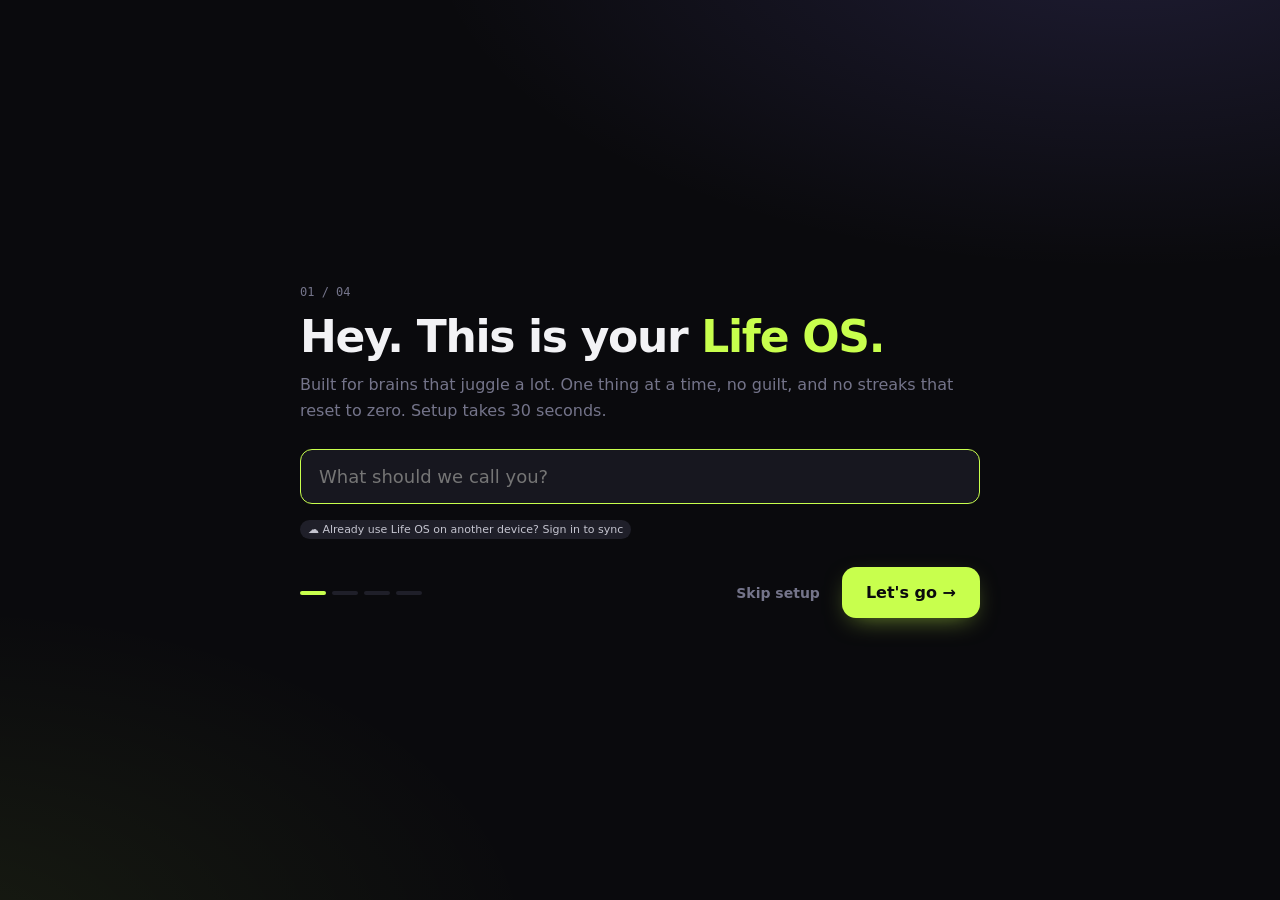
==== commit b861406f: "Security hardening - Content Security Policy: own scripts only, no inline handlers or javascript:   " ====
--- a/index.html
+++ b/index.html
@@ -5,6 +5,10 @@
   <meta name="viewport" content="width=device-width, initial-scale=1, viewport-fit=cover" />
   <meta name="theme-color" content="#0a0a0d" />
   <meta name="lifeos" content="app" />
+  <!-- Security: only run this app's own scripts; no inline scripts, no injected handlers, no javascript: links.
+       Network only to Supabase (sync) and the news APIs. -->
+  <meta http-equiv="Content-Security-Policy" content="default-src 'self'; script-src 'self'; style-src 'self' 'unsafe-inline' https://fonts.googleapis.com; font-src 'self' https://fonts.gstatic.com; img-src 'self' data: blob:; connect-src 'self' https://*.supabase.co https://hn.algolia.com https://dev.to; worker-src 'self'; manifest-src 'self'; media-src 'self' blob:; object-src 'none'; base-uri 'self'; form-action 'self'" />
+  <meta name="referrer" content="strict-origin-when-cross-origin" />
   <meta name="description" content="Life OS: an ADHD-friendly personal operating system for focus, habits, energy and tasks." />
   <!-- installable on iPhone (Share → Add to Home Screen) -->
   <meta name="apple-mobile-web-app-capable" content="yes" />
@@ -18,22 +22,22 @@
   <link rel="preconnect" href="https://fonts.googleapis.com" />
   <link rel="preconnect" href="https://fonts.gstatic.com" crossorigin />
   <link href="https://fonts.googleapis.com/css2?family=Space+Grotesk:wght@400;500;600;700&family=JetBrains+Mono:wght@400;500&display=swap" rel="stylesheet" />
-  <link rel="stylesheet" href="css/style.css?v=13" />
+  <link rel="stylesheet" href="css/style.css?v=14" />
 </head>
 <body>
   <div id="app"></div>
   <div id="modal-root"></div>
   <div id="toasts" aria-live="polite"></div>
-  <script src="sync-config.js?v=13"></script>
-  <script src="js/store.js?v=13"></script>
-  <script src="js/fx.js?v=13"></script>
-  <script src="js/screen.js?v=13"></script>
-  <script src="js/projects.js?v=13"></script>
-  <script src="js/spirit.js?v=13"></script>
-  <script src="js/news.js?v=13"></script>
-  <script src="js/timelog.js?v=13"></script>
-  <script src="js/calendar.js?v=13"></script>
-  <script src="js/sync.js?v=13"></script>
-  <script src="js/app.js?v=13"></script>
+  <script src="sync-config.js?v=14"></script>
+  <script src="js/store.js?v=14"></script>
+  <script src="js/fx.js?v=14"></script>
+  <script src="js/screen.js?v=14"></script>
+  <script src="js/projects.js?v=14"></script>
+  <script src="js/spirit.js?v=14"></script>
+  <script src="js/news.js?v=14"></script>
+  <script src="js/timelog.js?v=14"></script>
+  <script src="js/calendar.js?v=14"></script>
+  <script src="js/sync.js?v=14"></script>
+  <script src="js/app.js?v=14"></script>
 </body>
 </html>
